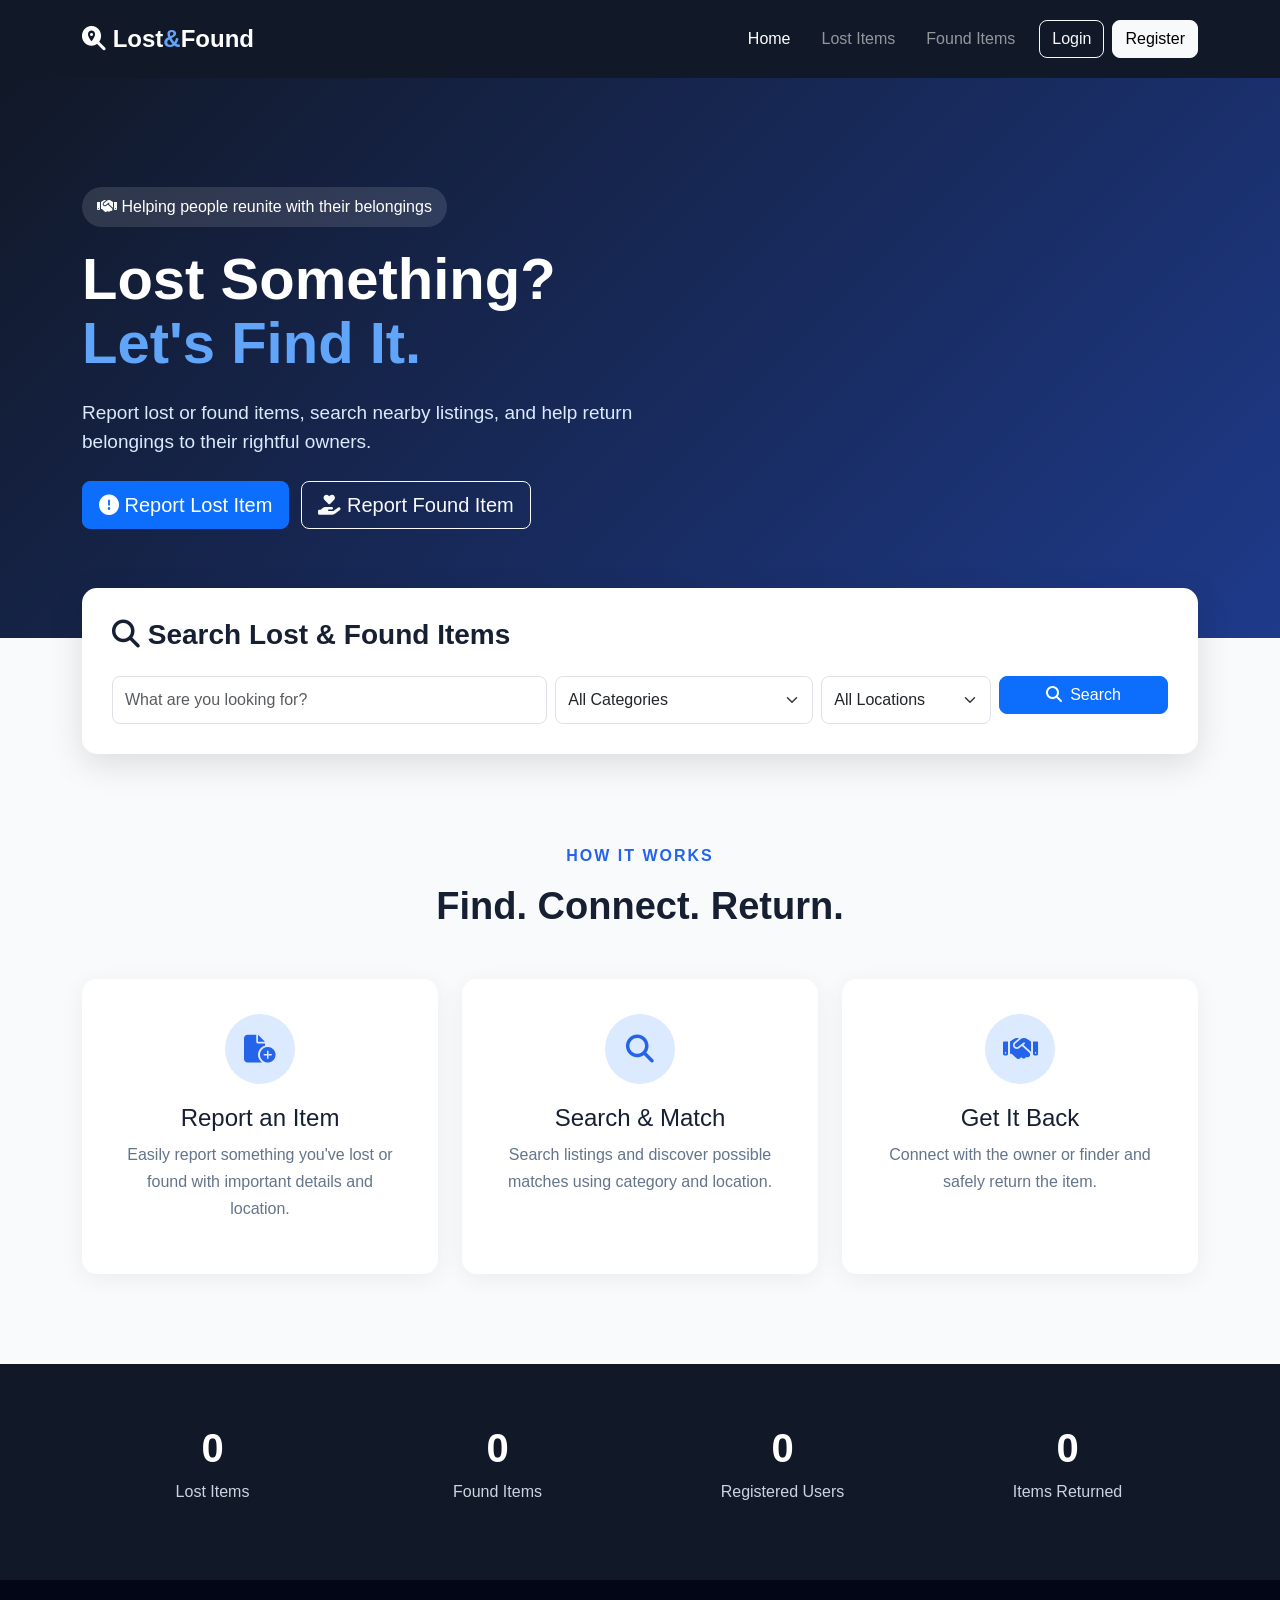
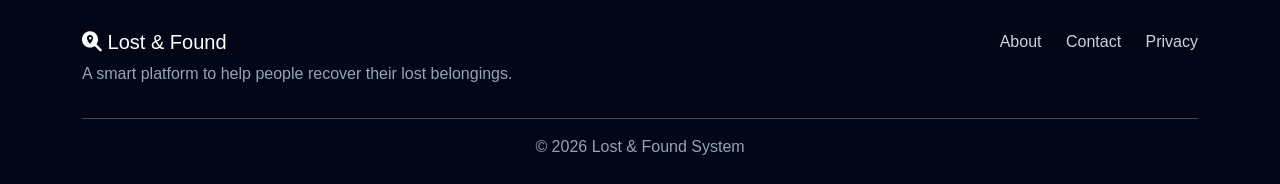
==== frontend/index.html @ d009bf6d "Initial commit - Lost and Found project" ====
<!DOCTYPE html>
<html lang="en">

<head>

    <meta charset="UTF-8">

    <meta
        name="viewport"
        content="width=device-width, initial-scale=1.0"
    >

    <title>Lost & Found | Find What Matters</title>


    <!-- ================= BOOTSTRAP ================= -->

    <link
        href="https://cdn.jsdelivr.net/npm/bootstrap@5.3.3/dist/css/bootstrap.min.css"
        rel="stylesheet"
    >


    <!-- ================= FONT AWESOME ================= -->

    <link
        rel="stylesheet"
        href="https://cdnjs.cloudflare.com/ajax/libs/font-awesome/6.5.2/css/all.min.css"
    >


    <!-- ================= OUR CSS ================= -->

    <link
        rel="stylesheet"
        href="css/style.css"
    >

</head>


<body>


<!-- ==================================================
     NAVBAR
================================================== -->

<nav class="navbar navbar-expand-lg navbar-dark">

    <div class="container">


        <!-- LOGO -->

        <a
            class="navbar-brand fw-bold"
            href="index.html"
        >

            <i class="fa-solid fa-magnifying-glass-location"></i>

            Lost<span>&</span>Found

        </a>


        <!-- MOBILE BUTTON -->

        <button
            class="navbar-toggler"
            type="button"
            data-bs-toggle="collapse"
            data-bs-target="#navbarNav"
            aria-controls="navbarNav"
            aria-expanded="false"
            aria-label="Toggle navigation"
        >

            <span class="navbar-toggler-icon"></span>

        </button>


        <!-- NAVIGATION -->

        <div
            class="collapse navbar-collapse"
            id="navbarNav"
        >

            <ul
                class="navbar-nav ms-auto align-items-lg-center"
            >


                <li class="nav-item">

                    <a
                        class="nav-link active"
                        href="index.html"
                    >
                        Home
                    </a>

                </li>


                <li class="nav-item">

                    <a
                        class="nav-link"
                        href="lost-items.html"
                    >
                        Lost Items
                    </a>

                </li>


                <li class="nav-item">

                    <a
                        class="nav-link"
                        href="found-items.html"
                    >
                        Found Items
                    </a>

                </li>


                <li class="nav-item ms-lg-3">

                    <a
                        href="login.html"
                        class="btn btn-outline-light"
                    >
                        Login
                    </a>

                </li>


                <li class="nav-item ms-lg-2">

                    <a
                        href="register.html"
                        class="btn btn-light"
                    >
                        Register
                    </a>

                </li>


            </ul>

        </div>

    </div>

</nav>



<!-- ==================================================
     HERO
================================================== -->

<section class="hero">

    <div class="container">

        <div class="row align-items-center">

            <div class="col-lg-7">


                <!-- BADGE -->

                <div class="hero-badge">

                    <i class="fa-solid fa-handshake"></i>

                    Helping people reunite with their belongings

                </div>


                <!-- HEADING -->

                <h1>

                    Lost Something?<br>

                    <span>Let's Find It.</span>

                </h1>


                <!-- DESCRIPTION -->

                <p class="hero-text">

                    Report lost or found items, search nearby
                    listings, and help return belongings to their
                    rightful owners.

                </p>


                <!-- BUTTONS -->

                <div class="hero-buttons">


                    <a
                        href="report-lost.html"
                        class="btn btn-primary btn-lg"
                    >

                        <i
                            class="fa-solid fa-circle-exclamation"
                        ></i>

                        Report Lost Item

                    </a>


                    <a
                        href="report-found.html"
                        class="btn btn-outline-light btn-lg"
                    >

                        <i
                            class="fa-solid fa-hand-holding-heart"
                        ></i>

                        Report Found Item

                    </a>


                </div>


            </div>

        </div>

    </div>

</section>



<!-- ==================================================
     SEARCH
================================================== -->

<section class="search-section">

    <div class="container">


        <div class="search-box">


            <h3>

                <i
                    class="fa-solid fa-magnifying-glass"
                ></i>

                Search Lost & Found Items

            </h3>


            <div class="row g-2 mt-3">


                <!-- SEARCH TEXT -->

                <div class="col-md-5">

                    <input
                        type="text"
                        id="homeSearch"
                        class="form-control"
                        placeholder="What are you looking for?"
                    >

                </div>


                <!-- CATEGORY -->

                <div class="col-md-3">

                    <select
                        id="homeCategory"
                        class="form-select"
                    >

                        <option value="">
                            All Categories
                        </option>

                        <option value="Electronics">
                            Electronics
                        </option>

                        <option value="Documents">
                            Documents
                        </option>

                        <option value="Keys">
                            Keys
                        </option>

                        <option value="Wallet">
                            Wallet
                        </option>

                        <option value="Bag">
                            Bag
                        </option>

                        <option value="Other">
                            Other
                        </option>

                    </select>

                </div>


                <!-- LOCATION -->

                <div class="col-md-2">

                    <select
                        id="homeLocation"
                        class="form-select"
                    >

                        <option value="">
                            All Locations
                        </option>

                        <option value="Campus">
                            Campus
                        </option>

                        <option value="Hostel">
                            Hostel
                        </option>

                        <option value="Library">
                            Library
                        </option>

                        <option value="Canteen">
                            Canteen
                        </option>

                    </select>

                </div>


                <!-- SEARCH BUTTON -->

                <div class="col-md-2">

                    <button
                        id="homeSearchButton"
                        type="button"
                        class="btn btn-primary w-100"
                    >

                        <i
                            class="fa-solid fa-magnifying-glass me-1"
                        ></i>

                        Search

                    </button>

                </div>


            </div>

        </div>

    </div>

</section>



<!-- ==================================================
     FEATURES
================================================== -->

<section class="features-section">

    <div class="container">


        <!-- SECTION HEADING -->

        <div class="section-heading">

            <p>
                HOW IT WORKS
            </p>

            <h2>
                Find. Connect. Return.
            </h2>

        </div>


        <div class="row g-4">


            <!-- FEATURE 1 -->

            <div class="col-md-4">

                <div class="feature-card">


                    <div class="feature-icon">

                        <i
                            class="fa-solid fa-file-circle-plus"
                        ></i>

                    </div>


                    <h4>
                        Report an Item
                    </h4>


                    <p>

                        Easily report something you've lost
                        or found with important details and
                        location.

                    </p>


                </div>

            </div>



            <!-- FEATURE 2 -->

            <div class="col-md-4">

                <div class="feature-card">


                    <div class="feature-icon">

                        <i
                            class="fa-solid fa-magnifying-glass"
                        ></i>

                    </div>


                    <h4>
                        Search & Match
                    </h4>


                    <p>

                        Search listings and discover possible
                        matches using category and location.

                    </p>


                </div>

            </div>



            <!-- FEATURE 3 -->

            <div class="col-md-4">

                <div class="feature-card">


                    <div class="feature-icon">

                        <i
                            class="fa-solid fa-handshake"
                        ></i>

                    </div>


                    <h4>
                        Get It Back
                    </h4>


                    <p>

                        Connect with the owner or finder and
                        safely return the item.

                    </p>


                </div>

            </div>


        </div>

    </div>

</section>



<!-- ==================================================
     STATISTICS
================================================== -->

<section class="stats-section">

    <div class="container">


        <div class="row text-center">


            <!-- LOST -->

            <div class="col-md-3">

                <h2 id="totalLost">
                    0
                </h2>

                <p>
                    Lost Items
                </p>

            </div>


            <!-- FOUND -->

            <div class="col-md-3">

                <h2 id="totalFound">
                    0
                </h2>

                <p>
                    Found Items
                </p>

            </div>


            <!-- USERS -->

            <div class="col-md-3">

                <h2 id="totalUsers">
                    0
                </h2>

                <p>
                    Registered Users
                </p>

            </div>


            <!-- RETURNED -->

            <div class="col-md-3">

                <h2 id="totalReturned">
                    0
                </h2>

                <p>
                    Items Returned
                </p>

            </div>


        </div>

    </div>

</section>



<!-- ==================================================
     FOOTER
================================================== -->

<footer>

    <div class="container">


        <div class="row">


            <!-- ABOUT -->

            <div class="col-md-6">

                <h5>

                    <i
                        class="fa-solid fa-magnifying-glass-location"
                    ></i>

                    Lost & Found

                </h5>


                <p>

                    A smart platform to help people recover
                    their lost belongings.

                </p>

            </div>



            <!-- LINKS -->

            <div class="col-md-6 text-md-end">

                <a href="#">
                    About
                </a>

                <a href="#">
                    Contact
                </a>

                <a href="#">
                    Privacy
                </a>

            </div>


        </div>


        <hr>


        <p class="text-center mb-0">

            © 2026 Lost & Found System

        </p>


    </div>

</footer>



<!-- ==================================================
     BOOTSTRAP JS
================================================== -->

<script
    src="https://cdn.jsdelivr.net/npm/bootstrap@5.3.3/dist/js/bootstrap.bundle.min.js"
></script>


<!-- ==================================================
     OUR JAVASCRIPT
================================================== -->

<script src="js/app.js"></script>


</body>

</html>
---- frontend/css/style.css ----
* {
    margin: 0;
    padding: 0;
    box-sizing: border-box;
}

body {
    font-family: Arial, sans-serif;
    color: #172033;
    background: #f8fafc;
}

/* NAVBAR */

.navbar {
    background: #111827;
    padding: 16px 0;
}

.navbar-brand {
    font-size: 24px;
}

.navbar-brand span {
    color: #60a5fa;
}

.nav-link {
    margin-left: 15px;
}

.btn {
    border-radius: 8px;
}


/* HERO */

.hero {
    min-height: 560px;
    display: flex;
    align-items: center;
    background: linear-gradient(135deg, #111827, #1e3a8a);
    color: white;
}

.hero-badge {
    display: inline-block;
    padding: 8px 15px;
    border-radius: 30px;
    background: rgba(255,255,255,0.12);
    margin-bottom: 20px;
}

.hero h1 {
    font-size: 58px;
    font-weight: 800;
    line-height: 1.1;
}

.hero h1 span {
    color: #60a5fa;
}

.hero-text {
    font-size: 19px;
    max-width: 650px;
    margin: 25px 0;
    color: #dbeafe;
}

.hero-buttons {
    display: flex;
    gap: 12px;
    flex-wrap: wrap;
}


/* SEARCH */

.search-section {
    margin-top: -50px;
    position: relative;
}

.search-box {
    background: white;
    padding: 30px;
    border-radius: 15px;
    box-shadow: 0 10px 35px rgba(0,0,0,0.12);
}

.search-box h3 {
    font-weight: 700;
}

.form-control,
.form-select {
    height: 48px;
    border-radius: 8px;
}


/* FEATURES */

.features-section {
    padding: 90px 0;
}

.section-heading {
    text-align: center;
    margin-bottom: 50px;
}

.section-heading p {
    color: #2563eb;
    font-weight: bold;
    letter-spacing: 2px;
}

.section-heading h2 {
    font-size: 38px;
    font-weight: 800;
}

.feature-card {
    background: white;
    padding: 35px;
    border-radius: 15px;
    text-align: center;
    height: 100%;
    box-shadow: 0 5px 25px rgba(0,0,0,0.06);
    transition: 0.3s;
}

.feature-card:hover {
    transform: translateY(-8px);
}

.feature-icon {
    width: 70px;
    height: 70px;
    margin: auto;
    display: flex;
    align-items: center;
    justify-content: center;
    border-radius: 50%;
    background: #dbeafe;
    color: #2563eb;
    font-size: 28px;
    margin-bottom: 20px;
}

.feature-card p {
    color: #64748b;
    line-height: 1.7;
}


/* STATS */

.stats-section {
    padding: 60px 0;
    background: #111827;
    color: white;
}

.stats-section h2 {
    font-size: 40px;
    font-weight: 800;
}

.stats-section p {
    color: #cbd5e1;
}


/* FOOTER */

footer {
    background: #020617;
    color: white;
    padding: 50px 0 25px;
}

footer p {
    color: #94a3b8;
}

footer a {
    color: #cbd5e1;
    text-decoration: none;
    margin-left: 20px;
}

footer a:hover {
    color: white;
}


/* MOBILE */

@media (max-width: 768px) {

    .hero {
        min-height: 600px;
    }

    .hero h1 {
        font-size: 42px;
    }

    .hero-text {
        font-size: 16px;
    }

    .search-section {
        margin-top: -30px;
    }

    .section-heading h2 {
        font-size: 30px;
    }

}
/* ================= AUTH PAGES ================= */

.auth-page {
    background: #f1f5f9;
    min-height: 100vh;
}

.auth-section {
    min-height: calc(100vh - 76px);
    display: flex;
    align-items: center;
    justify-content: center;
    padding: 50px 20px;
}

.auth-card {
    width: 100%;
    max-width: 450px;
    background: white;
    padding: 40px;
    border-radius: 18px;
    box-shadow: 0 10px 40px rgba(0, 0, 0, 0.10);
}

.register-card {
    max-width: 500px;
}

.auth-icon {
    width: 70px;
    height: 70px;
    margin: 0 auto 20px;
    border-radius: 50%;
    background: #dbeafe;
    color: #2563eb;

    display: flex;
    align-items: center;
    justify-content: center;

    font-size: 28px;
}

.auth-card h2 {
    text-align: center;
    font-weight: 800;
}

.auth-subtitle {
    text-align: center;
    color: #64748b;
    margin-bottom: 30px;
}

.auth-card .form-label {
    font-weight: 600;
}

.auth-card .input-group-text {
    background: #f8fafc;
}

.auth-link {
    color: #2563eb;
    text-decoration: none;
}

.auth-link:hover {
    text-decoration: underline;
}

.auth-bottom {
    text-align: center;
    margin-top: 25px;
    margin-bottom: 0;
    color: #64748b;
}

.auth-bottom a {
    color: #2563eb;
    font-weight: 600;
    text-decoration: none;
}
/* ================= ITEMS PAGE ================= */

.items-page {
    min-height: calc(100vh - 150px);
    padding: 60px 0;
}

.page-header {
    display: flex;
    justify-content: space-between;
    align-items: center;
    margin-bottom: 35px;
}

.page-label {
    color: #2563eb;
    font-weight: 700;
    letter-spacing: 2px;
    margin-bottom: 8px;
}

.page-header h1 {
    font-size: 40px;
    font-weight: 800;
}

.page-header p {
    color: #64748b;
}

.item-search {
    background: white;
    padding: 22px;
    border-radius: 14px;
    box-shadow: 0 5px 20px rgba(0,0,0,0.06);
    margin-bottom: 30px;
}

.item-card {
    background: white;
    border-radius: 15px;
    overflow: hidden;
    height: 100%;
    box-shadow: 0 5px 25px rgba(0,0,0,0.07);
    transition: 0.3s;
}

.item-card:hover {
    transform: translateY(-6px);
    box-shadow: 0 12px 30px rgba(0,0,0,0.12);
}

.item-image {
    height: 180px;
    background: #dbeafe;
    color: #2563eb;
    display: flex;
    align-items: center;
    justify-content: center;
    font-size: 60px;
    position: relative;
}

.item-status {
    position: absolute;
    top: 15px;
    right: 15px;
    background: #dc2626;
    color: white;
    padding: 5px 12px;
    border-radius: 20px;
    font-size: 12px;
    font-weight: bold;
}

.item-status.found {
    background: #16a34a;
}

.item-content {
    padding: 22px;
}

.item-category {
    font-size: 12px;
    font-weight: bold;
    color: #2563eb;
    text-transform: uppercase;
}

.item-content h4 {
    margin: 8px 0 15px;
    font-weight: 700;
}

.item-content p {
    color: #64748b;
    margin-bottom: 8px;
}

.item-content p i {
    width: 20px;
    color: #2563eb;
}

@media (max-width: 768px) {

    .page-header {
        flex-direction: column;
        align-items: flex-start;
        gap: 20px;
    }

    .page-header h1 {
        font-size: 32px;
    }

}
/* ================= REPORT PAGE ================= */

.report-page {
    min-height: calc(100vh - 150px);
    padding: 60px 0;
}

.report-header {
    margin-bottom: 30px;
}

.report-header h1 {
    font-size: 40px;
    font-weight: 800;
}

.report-header p:last-child {
    color: #64748b;
}

.report-card {
    max-width: 900px;
    margin: auto;
    background: white;
    padding: 40px;
    border-radius: 18px;
    box-shadow: 0 8px 30px rgba(0,0,0,0.07);
}

.form-section-title {
    font-weight: 700;
    margin-bottom: 25px;
}

.form-section-title i {
    color: #2563eb;
    margin-right: 8px;
}

.report-card hr {
    margin: 40px 0;
    border-color: #e2e8f0;
}

.report-card textarea {
    resize: vertical;
}

.form-actions {
    display: flex;
    justify-content: flex-end;
    gap: 12px;
    margin-top: 35px;
}

@media (max-width: 768px) {

    .report-page {
        padding: 35px 15px;
    }

    .report-header h1 {
        font-size: 30px;
    }

    .report-card {
        padding: 25px 20px;
    }

    .form-actions {
        flex-direction: column-reverse;
    }

    .form-actions .btn {
        width: 100%;
    }

}
/* ================= DASHBOARD ================= */

.dashboard-page {
    min-height: calc(100vh - 150px);
    padding: 50px 0;
}

.dashboard-header {
    display: flex;
    justify-content: space-between;
    align-items: center;
    margin-bottom: 35px;
}

.dashboard-header h1 {
    font-size: 40px;
    font-weight: 800;
}

.dashboard-header p:last-child {
    color: #64748b;
}

.quick-actions {
    display: flex;
    gap: 10px;
}


/* STAT */

.dashboard-stat {
    background: white;
    padding: 25px;
    border-radius: 15px;
    display: flex;
    align-items: center;
    gap: 18px;
    box-shadow: 0 5px 20px rgba(0,0,0,0.06);
}

.stat-icon {
    width: 55px;
    height: 55px;
    border-radius: 12px;
    background: #fee2e2;
    color: #dc2626;

    display: flex;
    align-items: center;
    justify-content: center;

    font-size: 23px;
}

.found-icon {
    background: #dcfce7;
    color: #16a34a;
}

.match-icon {
    background: #dbeafe;
    color: #2563eb;
}

.claim-icon {
    background: #fef3c7;
    color: #d97706;
}

.dashboard-stat h2 {
    margin: 0;
    font-weight: 800;
}

.dashboard-stat p {
    margin: 3px 0 0;
    color: #64748b;
}


/* DASHBOARD CARD */

.dashboard-card {
    background: white;
    padding: 25px;
    border-radius: 15px;
    box-shadow: 0 5px 20px rgba(0,0,0,0.06);
}

.dashboard-card-header {
    display: flex;
    justify-content: space-between;
    margin-bottom: 20px;
}

.dashboard-card-header h4 {
    font-weight: 700;
    margin: 0;
}

.dashboard-card-header p {
    color: #64748b;
    margin: 4px 0 0;
    font-size: 14px;
}

.dashboard-card-header a {
    text-decoration: none;
    color: #2563eb;
}


/* REPORT ROW */

.report-row {
    display: flex;
    align-items: center;
    gap: 15px;
    padding: 16px 0;
    border-top: 1px solid #e2e8f0;
}

.report-item-icon {
    width: 50px;
    height: 50px;
    border-radius: 10px;

    display: flex;
    align-items: center;
    justify-content: center;

    font-size: 20px;
}

.lost-bg {
    background: #fee2e2;
    color: #dc2626;
}

.found-bg {
    background: #dcfce7;
    color: #16a34a;
}

.report-info {
    flex: 1;
}

.report-info h5 {
    margin: 0;
    font-weight: 700;
}

.report-info p {
    margin: 4px 0 0;
    color: #64748b;
    font-size: 14px;
}

.dashboard-badge {
    padding: 5px 10px;
    border-radius: 20px;
    font-size: 11px;
    font-weight: bold;
}

.lost-badge {
    background: #fee2e2;
    color: #dc2626;
}

.found-badge {
    background: #dcfce7;
    color: #16a34a;
}


/* MATCH */

.match-card {
    display: flex;
    gap: 12px;
    align-items: center;
    padding: 15px 0;
    border-bottom: 1px solid #e2e8f0;
}

.match-icon-small {
    width: 45px;
    height: 45px;
    border-radius: 10px;
    background: #dbeafe;
    color: #2563eb;

    display: flex;
    align-items: center;
    justify-content: center;
}

.match-card h6 {
    margin: 0;
    font-weight: 700;
}

.match-card p {
    margin: 3px 0 0;
    color: #64748b;
    font-size: 13px;
}

.match-card p span {
    color: #16a34a;
    font-weight: bold;
}


/* NOTIFICATION */

.notification-card {
    margin-top: 25px;
    display: flex;
    align-items: center;
    gap: 15px;
}

.notification-icon {
    width: 50px;
    height: 50px;
    border-radius: 50%;
    background: #dbeafe;
    color: #2563eb;

    display: flex;
    align-items: center;
    justify-content: center;
}

.notification-card h5 {
    margin: 0;
    font-weight: 700;
}

.notification-card p {
    margin: 4px 0 0;
    color: #64748b;
}


@media (max-width: 768px) {

    .dashboard-header {
        flex-direction: column;
        align-items: flex-start;
        gap: 20px;
    }

    .dashboard-header h1 {
        font-size: 32px;
    }

    .quick-actions {
        width: 100%;
    }

    .quick-actions .btn {
        flex: 1;
    }

    .notification-card {
        align-items: flex-start;
        flex-wrap: wrap;
    }

    .notification-card .btn {
        width: 100%;
    }

}
/* ================= ITEM DETAILS ================= */

.details-page {
    min-height: calc(100vh - 150px);
    padding: 50px 0;
}

.back-link {
    text-decoration: none;
    color: #2563eb;
    font-weight: 600;
}

.details-image {
    height: 450px;
    background: #dbeafe;
    color: #2563eb;
    border-radius: 18px;

    display: flex;
    align-items: center;
    justify-content: center;

    font-size: 130px;
    position: relative;
}

.details-status {
    position: absolute;
    top: 20px;
    right: 20px;

    background: #dc2626;
    color: white;

    padding: 7px 15px;
    border-radius: 20px;

    font-size: 13px;
    font-weight: bold;
}

.details-card {
    background: white;
    padding: 30px;
    border-radius: 18px;

    box-shadow: 0 5px 25px rgba(0,0,0,0.07);
}

.details-card h1 {
    font-size: 42px;
    font-weight: 800;
    margin: 8px 0 15px;
}

.details-description {
    color: #64748b;
    line-height: 1.7;
}

.detail-info {
    margin-top: 25px;
}

.detail-info > div {
    display: flex;
    gap: 15px;
    align-items: center;
    margin-bottom: 20px;
}

.detail-info > div > i {
    width: 42px;
    height: 42px;

    display: flex;
    align-items: center;
    justify-content: center;

    background: #dbeafe;
    color: #2563eb;

    border-radius: 10px;
}

.detail-info small {
    display: block;
    color: #94a3b8;
}

.detail-info strong {
    display: block;
}

.claim-note {
    text-align: center;
    color: #64748b;
    font-size: 13px;
    margin-top: 15px;
    margin-bottom: 0;
}

.claim-note i {
    color: #16a34a;
}


/* MAP */

.map-placeholder {
    height: 250px;
    margin-top: 20px;

    border-radius: 12px;
    background: #e2e8f0;

    display: flex;
    flex-direction: column;
    align-items: center;
    justify-content: center;

    text-align: center;
}

.map-placeholder > i {
    font-size: 45px;
    color: #2563eb;
    margin-bottom: 10px;
}

.map-placeholder p {
    color: #64748b;
}


/* SAFETY */

.safety-box {
    display: flex;
    gap: 15px;
    align-items: flex-start;

    background: #fff7ed;
    border: 1px solid #fed7aa;

    padding: 20px;
    border-radius: 14px;
}

.safety-box > i {
    color: #ea580c;
    font-size: 25px;
}

.safety-box h5 {
    margin-bottom: 5px;
}

.safety-box p {
    margin: 0;
    color: #7c2d12;
}


/* MOBILE */

@media (max-width: 768px) {

    .details-image {
        height: 300px;
        font-size: 90px;
    }

    .details-card h1 {
        font-size: 32px;
    }

}
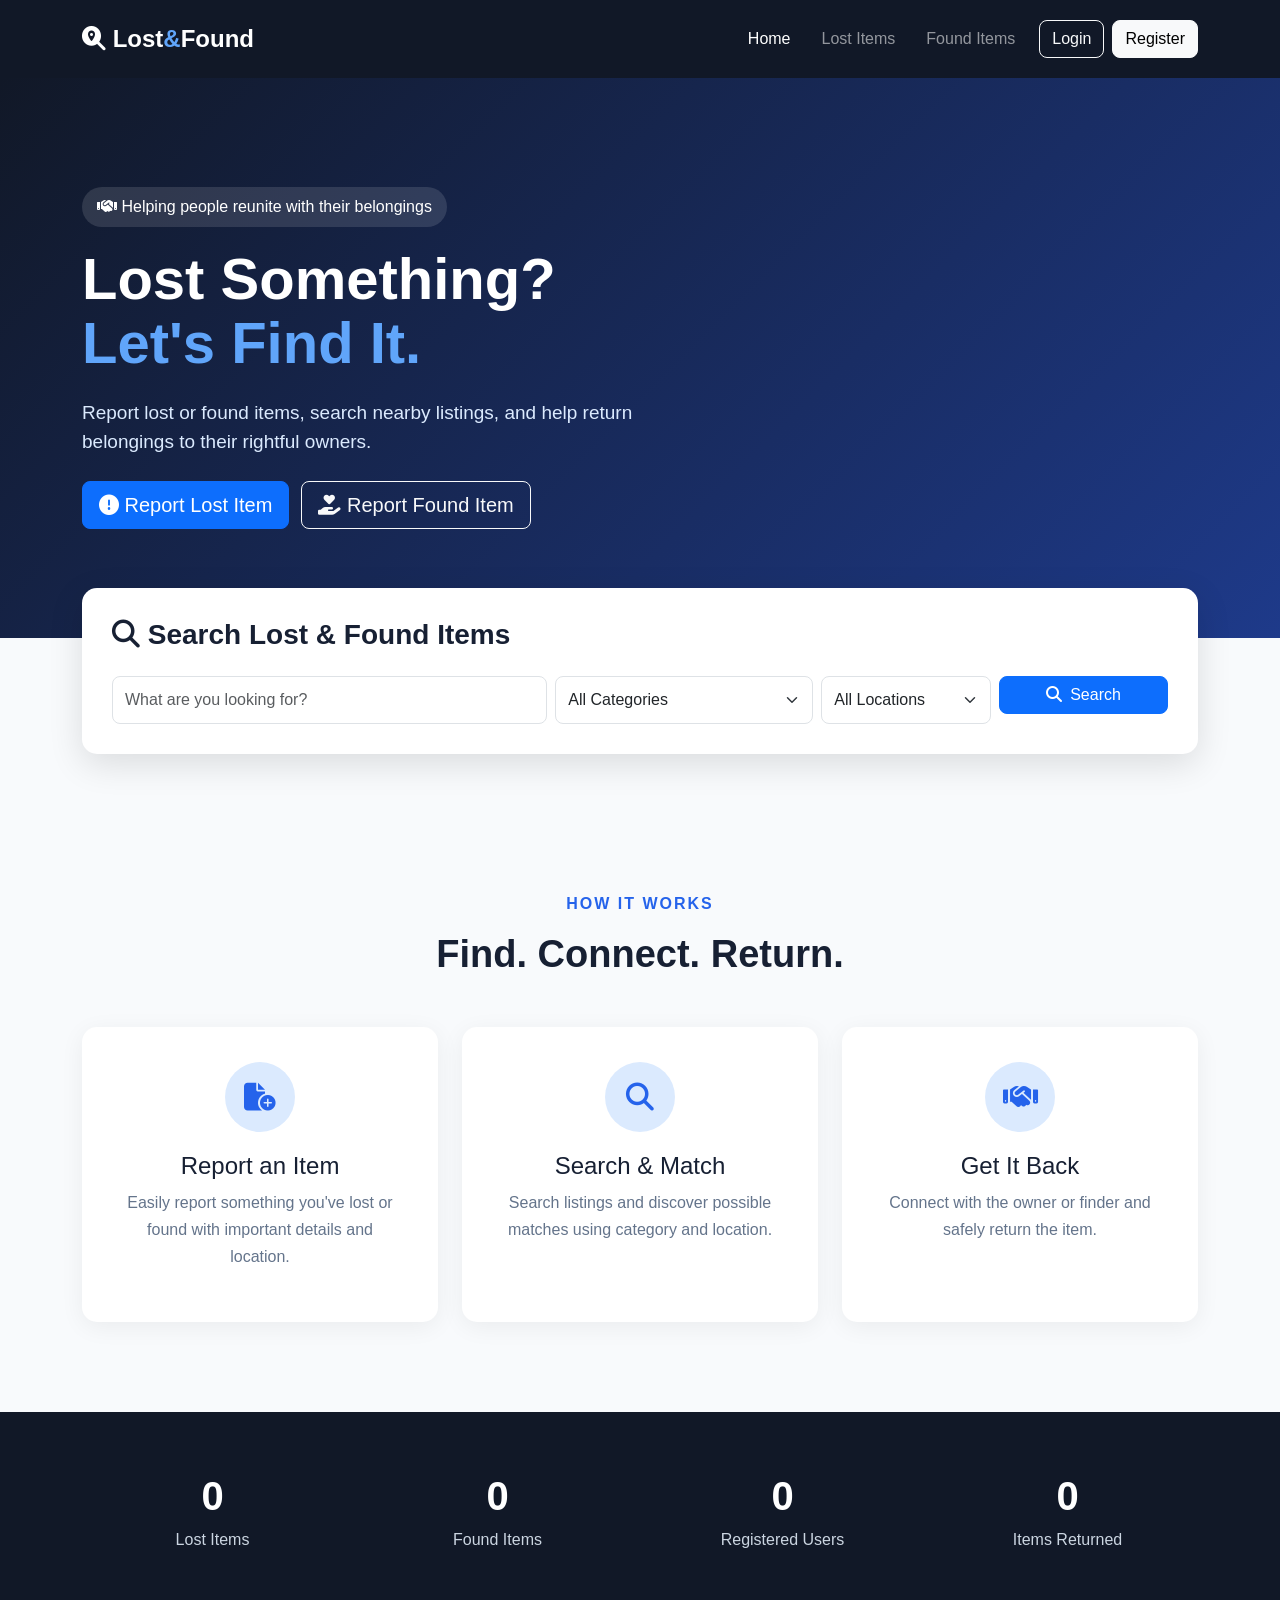
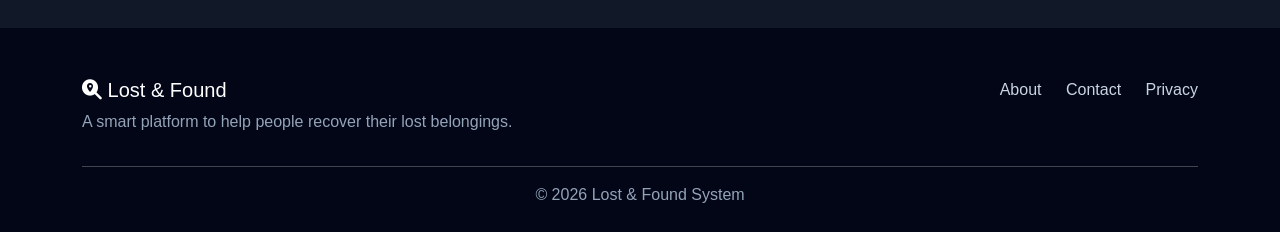
==== commit b29e9055: "Stable checkpoint before admin panel updates" ====
--- a/frontend/index.html
+++ b/frontend/index.html
@@ -717,4 +717,4 @@
 
 </body>
 
-</html>+</html> 
